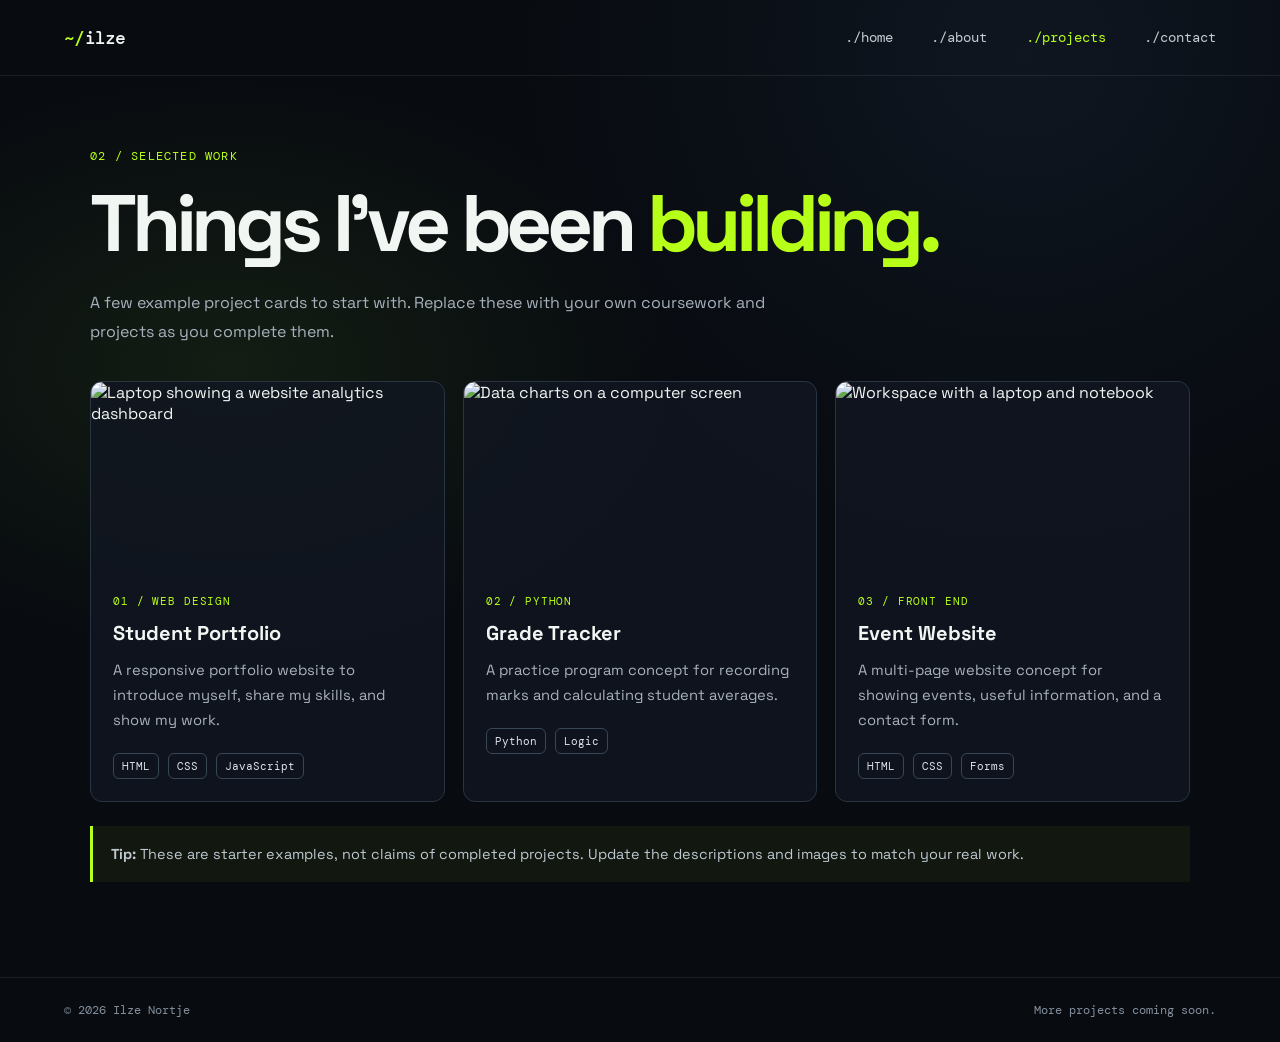
==== projects.html @ 8e1d3466 "First commit" ====
<!DOCTYPE html>
<html lang="en">
<head>
  <meta charset="UTF-8"><meta name="viewport" content="width=device-width, initial-scale=1.0">
  <title>Projects | Ilze Nortje</title><link rel="stylesheet" href="css/style.css"><script src="js/script.js" defer></script>
</head>
<body>
<header class="site-header"><a class="brand" href="index.html"><span>~/</span>ilze</a><button class="menu-toggle" aria-label="Open navigation" aria-expanded="false">☰</button><nav class="navigation"><a href="index.html">./home</a><a href="about.html">./about</a><a class="active" href="projects.html">./projects</a><a href="contact.html">./contact</a></nav></header>
<main class="container page-content">
  <p class="eyebrow">02 / SELECTED WORK</p><h1 class="page-title">Things I’ve been <span>building.</span></h1>
  <p class="page-lead">A few example project cards to start with. Replace these with your own coursework and projects as you complete them.</p>
  <section class="project-grid">
    <article class="project-card">
      <img src="https://images.unsplash.com/photo-1460925895917-afdab827c52f?auto=format&fit=crop&w=900&q=85" alt="Laptop showing a website analytics dashboard" loading="lazy">
      <div class="project-body"><p class="project-type">01 / WEB DESIGN</p><h2>Student Portfolio</h2><p>A responsive portfolio website to introduce myself, share my skills, and show my work.</p><div class="tags"><span>HTML</span><span>CSS</span><span>JavaScript</span></div></div>
    </article>
    <article class="project-card">
      <img src="https://images.unsplash.com/photo-1551288049-bebda4e38f71?auto=format&fit=crop&w=900&q=85" alt="Data charts on a computer screen" loading="lazy">
      <div class="project-body"><p class="project-type">02 / PYTHON</p><h2>Grade Tracker</h2><p>A practice program concept for recording marks and calculating student averages.</p><div class="tags"><span>Python</span><span>Logic</span></div></div>
    </article>
    <article class="project-card">
      <img src="https://images.unsplash.com/photo-1516321318423-f06f85e504b3?auto=format&fit=crop&w=900&q=85" alt="Workspace with a laptop and notebook" loading="lazy">
      <div class="project-body"><p class="project-type">03 / FRONT END</p><h2>Event Website</h2><p>A multi-page website concept for showing events, useful information, and a contact form.</p><div class="tags"><span>HTML</span><span>CSS</span><span>Forms</span></div></div>
    </article>
  </section>
  <p class="notice"><strong>Tip:</strong> These are starter examples, not claims of completed projects. Update the descriptions and images to match your real work.</p>
</main>
<footer class="site-footer"><span>© <span class="year"></span> Ilze Nortje</span><span>More projects coming soon.</span></footer>
</body></html>
---- css/style.css ----
@import url('https://fonts.googleapis.com/css2?family=DM+Mono:wght@400;500&family=Space+Grotesk:wght@400;500;600;700&display=swap');

:root{--bg:#080b10;--panel:#111722;--panel2:#151e2b;--text:#f1f6f3;--muted:#a8b2bd;--lime:#b7ff18;--line:#293442;--mono:"DM Mono",monospace;--sans:"Space Grotesk",Arial,sans-serif}
*{box-sizing:border-box}
html{scroll-behavior:smooth}
body{margin:0;background:radial-gradient(ellipse at 18% 35%,rgba(99,160,40,.12),transparent 30%),radial-gradient(ellipse at 80% 5%,rgba(44,72,105,.18),transparent 35%),var(--bg);color:var(--text);font-family:var(--sans);min-height:100vh;display:flex;flex-direction:column}
a{color:inherit;text-decoration:none}
.site-header{min-height:76px;padding:0 clamp(20px,5vw,76px);display:flex;align-items:center;justify-content:space-between;border-bottom:1px solid rgba(255,255,255,.08);gap:24px}
.brand{font-family:var(--mono);font-weight:500;font-size:1.1rem;letter-spacing:-.04em}.brand span,.eyebrow,.navigation a.active,.page-title span{color:var(--lime)}
.navigation{display:flex;align-items:center;gap:clamp(16px,3vw,42px)}.navigation a{font-family:var(--mono);font-size:.85rem;color:#c5cbd1;transition:color .2s}.navigation a:hover,.navigation a.active{color:var(--lime)}
.menu-toggle{display:none;background:none;border:1px solid var(--line);color:var(--text);border-radius:8px;padding:7px 10px;font-size:1.1rem}
.container{width:min(1100px,90%);margin:0 auto}.home-layout{padding-top:clamp(60px,10vh,110px);padding-bottom:60px}
.hero{max-width:800px}.eyebrow{font-family:var(--mono);font-size:.76rem;letter-spacing:.1em;margin:0 0 18px}
h1,h2,p{margin-top:0}.hero h1{font-size:clamp(3.4rem,9vw,6.7rem);line-height:.98;letter-spacing:-.075em;margin:0 0 28px;font-weight:700}.cursor{color:var(--lime);text-shadow:0 0 24px rgba(183,255,24,.6)}
.intro{max-width:660px;color:#d4dbe0;font-family:var(--mono);font-size:clamp(1rem,2vw,1.15rem);line-height:1.8;margin-bottom:28px}
.button-row{display:flex;flex-wrap:wrap;gap:14px}.button{display:inline-flex;align-items:center;justify-content:center;padding:14px 20px;border:1px solid var(--line);border-radius:9px;font-family:var(--mono);font-size:.88rem;font-weight:500;cursor:pointer;transition:transform .2s,box-shadow .2s,background .2s}.button:hover{transform:translateY(-2px)}.button-primary{background:var(--lime);color:#172009;border-color:var(--lime);box-shadow:0 0 26px rgba(183,255,24,.16)}.button-primary:hover{box-shadow:0 0 34px rgba(183,255,24,.28)}.button-outline{background:rgba(255,255,255,.025);color:var(--text)}.button-outline:hover{border-color:var(--lime)}
.code-window{margin:78px 0 48px;background:linear-gradient(125deg,rgba(28,39,55,.98),rgba(14,20,30,.98));border:1px solid #2b3747;border-radius:14px;overflow:hidden;box-shadow:0 22px 80px rgba(0,0,0,.22)}
.window-top{height:48px;display:flex;align-items:center;gap:7px;padding:0 20px;border-bottom:1px solid rgba(255,255,255,.06)}.window-top span{width:10px;height:10px;border-radius:50%;background:#ff8c62}.window-top span:nth-child(2){background:#ffd44f}.window-top span:nth-child(3){background:var(--lime)}.window-top p{margin:0 0 0 12px;color:#8492a1;font: .75rem var(--mono)}
pre{white-space:pre-wrap;overflow-wrap:anywhere;margin:0;padding:28px 30px 34px;font:clamp(.8rem,1.7vw,.95rem)/2 var(--mono);color:#e8edf4}.code-purple{color:#e6a9ff}.code-green{color:#d6ff63}.code-orange{color:#ff9b72}
.window-footer{padding:13px 20px;border-top:1px solid rgba(255,255,255,.07);font: .72rem var(--mono);color:#9ca8b4}.status-dot{display:inline-block;width:7px;height:7px;background:var(--lime);border-radius:50%;margin-right:7px}.footer-right{float:right}
.quick-cards{display:grid;grid-template-columns:repeat(3,1fr);gap:16px}.mini-card,.panel,.project-card{background:rgba(17,23,34,.78);border:1px solid var(--line);border-radius:12px}.mini-card{padding:24px}.card-number,.project-type{font: .75rem var(--mono);color:var(--lime)}.mini-card h2{font-size:1.25rem;margin:18px 0 10px}.mini-card p{color:var(--muted);line-height:1.7;font-size:.94rem}.mini-card a{font: .8rem var(--mono);color:var(--lime)}
.site-footer{width:100%;margin-top:auto;padding:24px clamp(20px,5vw,76px);border-top:1px solid rgba(255,255,255,.08);display:flex;justify-content:space-between;gap:12px;color:#84909d;font: .75rem var(--mono)}.site-footer b{color:var(--lime)}
.page-content{padding-top:72px;padding-bottom:80px;flex:1}.page-title{font-size:clamp(2.8rem,7vw,5rem);letter-spacing:-.065em;line-height:1.04;margin:0 0 24px}.page-lead{max-width:680px;color:var(--muted);line-height:1.8;margin-bottom:34px}
.about-grid,.contact-grid{display:grid;grid-template-columns:1fr 1fr;gap:20px}.panel{padding:clamp(22px,4vw,34px)}.panel h2{font-size:1.35rem;margin-bottom:16px}.panel p{color:#bdc6d0;line-height:1.8}.muted{font-size:.88rem;color:#8795a3!important}.skill-list,.tags{display:flex;flex-wrap:wrap;gap:9px;margin:20px 0}.skill-list span,.tags span{border:1px solid #394656;border-radius:6px;padding:7px 10px;color:#dce4ea;font: .75rem var(--mono)}.journey{margin:20px 0 28px}.check-list{padding-left:20px;color:#c7d0d9;line-height:2}.check-list li::marker{color:var(--lime)}
.project-grid{display:grid;grid-template-columns:repeat(3,1fr);gap:18px}.project-card{overflow:hidden;transition:transform .2s,border-color .2s}.project-card:hover{transform:translateY(-4px);border-color:#6b872e}.project-card img{width:100%;height:190px;object-fit:cover;display:block;filter:saturate(.78)}.project-body{padding:22px}.project-type{font-size:.68rem;letter-spacing:.08em}.project-body h2{font-size:1.25rem;margin:12px 0}.project-body p:not(.project-type){color:var(--muted);line-height:1.7;font-size:.92rem}.tags{margin-bottom:0}.tags span{font-size:.68rem;padding:5px 8px}.notice{margin-top:24px;padding:16px 18px;border-left:3px solid var(--lime);background:rgba(183,255,24,.05);color:#bfc9d2;line-height:1.7;font-size:.9rem}
.contact-grid{align-items:start}.contact-detail{display:flex;align-items:center;gap:14px;margin-top:24px}.detail-icon{width:42px;height:42px;display:grid;place-items:center;border:1px solid #3b4a5b;border-radius:10px;color:var(--lime);font-family:var(--mono)}.contact-detail strong{font-size:.9rem}.contact-detail p{margin:4px 0 0;font-size:.85rem}
.contact-form{display:flex;flex-direction:column;gap:10px}.contact-form label{font: .8rem var(--mono);color:#d6dfe6;margin-top:5px}.contact-form input,.contact-form textarea{width:100%;padding:13px 14px;background:#0b1018;border:1px solid #303d4c;border-radius:7px;color:var(--text);font: .9rem var(--sans);outline:none}.contact-form input:focus,.contact-form textarea:focus{border-color:var(--lime)}.contact-form textarea{resize:vertical}.contact-form button{margin-top:8px;align-self:flex-start}.form-message{font-size:.85rem;color:var(--lime);margin:4px 0 0}
@media(max-width:760px){.site-header{min-height:68px;flex-wrap:wrap;padding-top:14px;padding-bottom:14px}.menu-toggle{display:block}.navigation{display:none;flex-basis:100%;flex-direction:column;align-items:flex-start;padding:10px 0 4px;gap:18px}.navigation.open{display:flex}.home-layout{padding-top:65px}.code-window{margin-top:55px}.quick-cards,.project-grid{grid-template-columns:1fr}.project-card img{height:220px}.about-grid,.contact-grid{grid-template-columns:1fr}.footer-right{display:none}.site-footer{font-size:.68rem}}
@media(prefers-reduced-motion:reduce){html{scroll-behavior:auto}*,*::before,*::after{transition:none!important}}
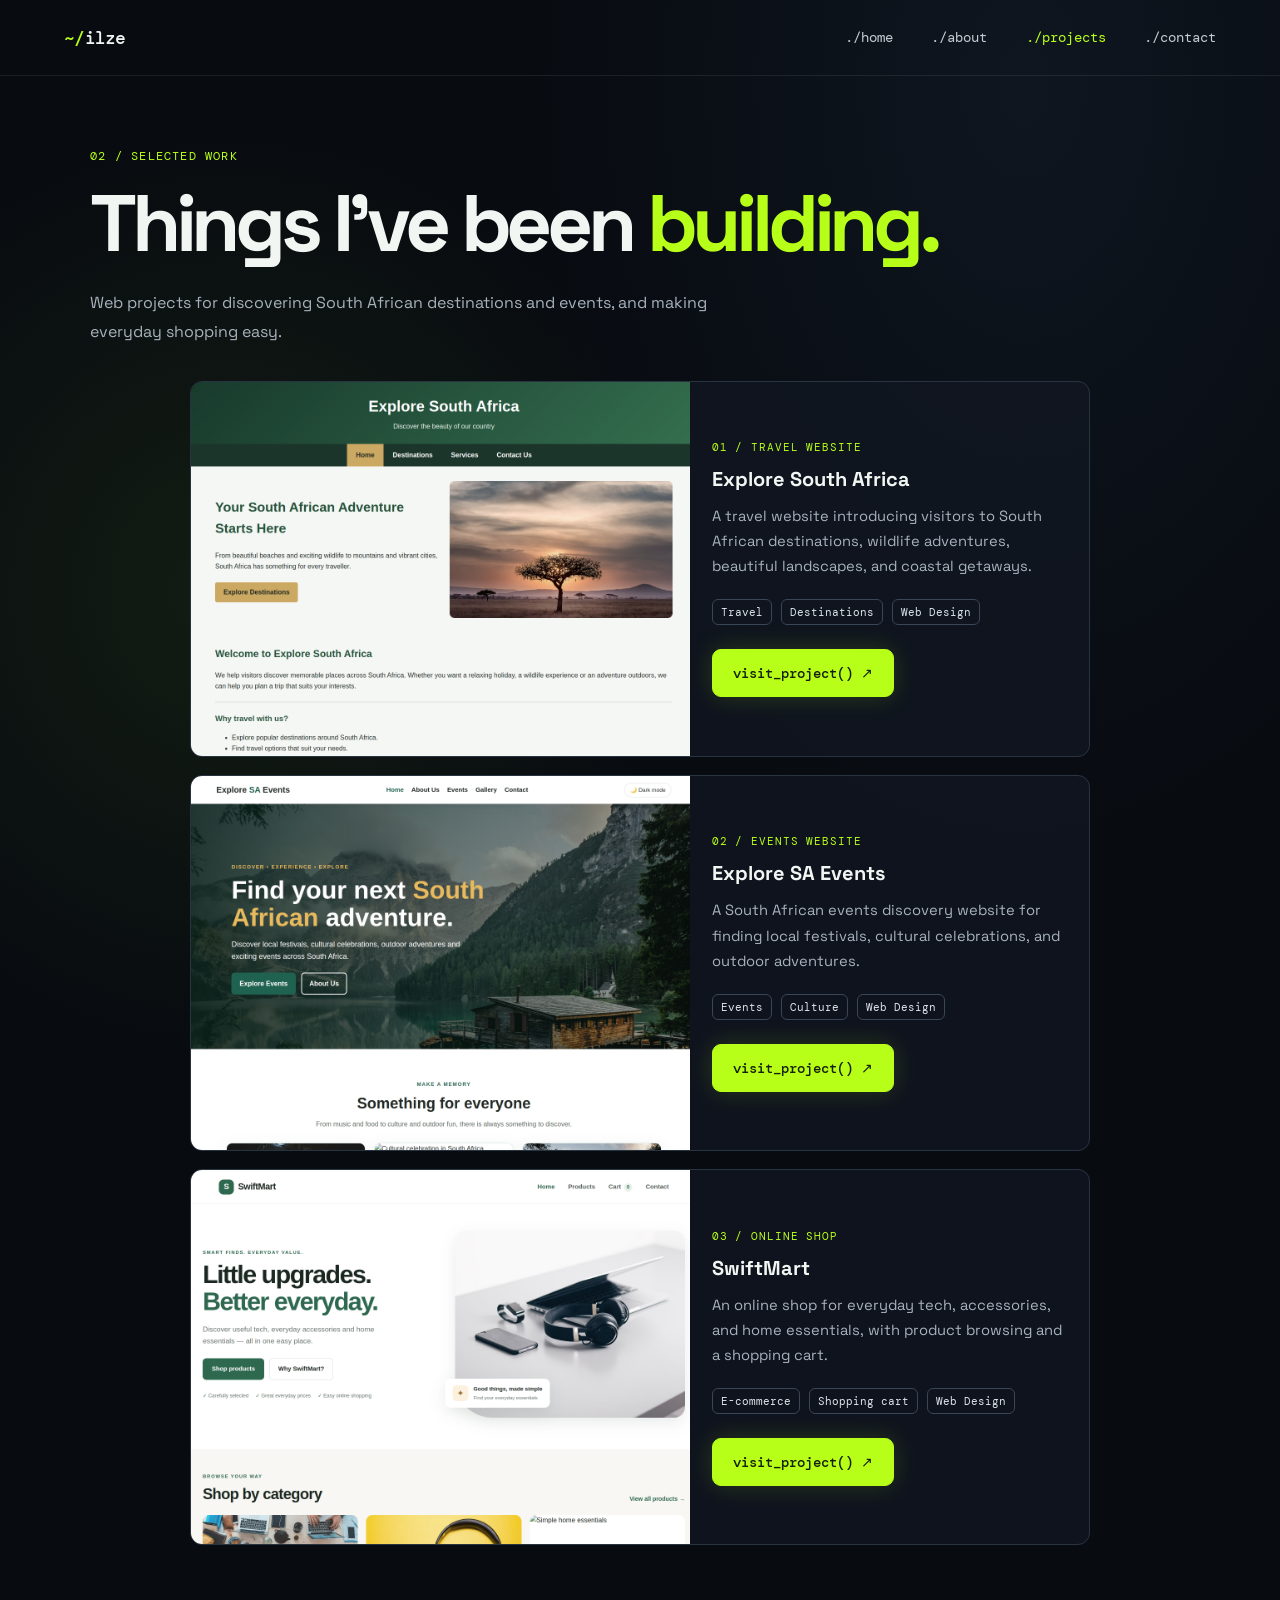
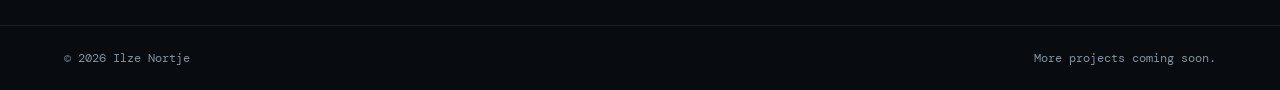
==== commit 5ea6be29: "added my projects to the portfolio added images for the projects" ====
--- a/projects.html
+++ b/projects.html
@@ -8,22 +8,45 @@
 <header class="site-header"><a class="brand" href="index.html"><span>~/</span>ilze</a><button class="menu-toggle" aria-label="Open navigation" aria-expanded="false">☰</button><nav class="navigation"><a href="index.html">./home</a><a href="about.html">./about</a><a class="active" href="projects.html">./projects</a><a href="contact.html">./contact</a></nav></header>
 <main class="container page-content">
   <p class="eyebrow">02 / SELECTED WORK</p><h1 class="page-title">Things I’ve been <span>building.</span></h1>
-  <p class="page-lead">A few example project cards to start with. Replace these with your own coursework and projects as you complete them.</p>
+  <p class="page-lead">Web projects for discovering South African destinations and events, and making everyday shopping easy.</p>
   <section class="project-grid">
-    <article class="project-card">
-      <img src="https://images.unsplash.com/photo-1460925895917-afdab827c52f?auto=format&fit=crop&w=900&q=85" alt="Laptop showing a website analytics dashboard" loading="lazy">
-      <div class="project-body"><p class="project-type">01 / WEB DESIGN</p><h2>Student Portfolio</h2><p>A responsive portfolio website to introduce myself, share my skills, and show my work.</p><div class="tags"><span>HTML</span><span>CSS</span><span>JavaScript</span></div></div>
+    <article class="project-card project-card-featured">
+      <a class="project-preview" href="https://exploresouthafrica.vercel.app/" target="_blank" rel="noopener noreferrer" aria-label="Open Explore South Africa website">
+        <img src="images/explore-south-africa.png" alt="Screenshot of the Explore South Africa homepage, featuring a South African landscape">
+      </a>
+      <div class="project-body">
+        <p class="project-type">01 / TRAVEL WEBSITE</p>
+        <h2>Explore South Africa</h2>
+        <p>A travel website introducing visitors to South African destinations, wildlife adventures, beautiful landscapes, and coastal getaways.</p>
+        <div class="tags"><span>Travel</span><span>Destinations</span><span>Web Design</span></div>
+        <a class="button button-primary project-link" href="https://exploresouthafrica.vercel.app/" target="_blank" rel="noopener noreferrer">visit_project() ↗</a>
+      </div>
     </article>
-    <article class="project-card">
-      <img src="https://images.unsplash.com/photo-1551288049-bebda4e38f71?auto=format&fit=crop&w=900&q=85" alt="Data charts on a computer screen" loading="lazy">
-      <div class="project-body"><p class="project-type">02 / PYTHON</p><h2>Grade Tracker</h2><p>A practice program concept for recording marks and calculating student averages.</p><div class="tags"><span>Python</span><span>Logic</span></div></div>
+    <article class="project-card project-card-featured">
+      <a class="project-preview" href="https://exploresaevents.vercel.app/" target="_blank" rel="noopener noreferrer" aria-label="Open Explore SA Events website">
+        <img src="images/explore-sa-events.png" alt="Screenshot of the Explore SA Events homepage with a mountain lake background">
+      </a>
+      <div class="project-body">
+        <p class="project-type">02 / EVENTS WEBSITE</p>
+        <h2>Explore SA Events</h2>
+        <p>A South African events discovery website for finding local festivals, cultural celebrations, and outdoor adventures.</p>
+        <div class="tags"><span>Events</span><span>Culture</span><span>Web Design</span></div>
+        <a class="button button-primary project-link" href="https://exploresaevents.vercel.app/" target="_blank" rel="noopener noreferrer">visit_project() ↗</a>
+      </div>
     </article>
-    <article class="project-card">
-      <img src="https://images.unsplash.com/photo-1516321318423-f06f85e504b3?auto=format&fit=crop&w=900&q=85" alt="Workspace with a laptop and notebook" loading="lazy">
-      <div class="project-body"><p class="project-type">03 / FRONT END</p><h2>Event Website</h2><p>A multi-page website concept for showing events, useful information, and a contact form.</p><div class="tags"><span>HTML</span><span>CSS</span><span>Forms</span></div></div>
+    <article class="project-card project-card-featured">
+      <a class="project-preview" href="https://swiftmartonlineshop.vercel.app/" target="_blank" rel="noopener noreferrer" aria-label="Open SwiftMart online shop">
+        <img src="images/swiftmart-online-shop.png" alt="Screenshot of the SwiftMart online shop homepage">
+      </a>
+      <div class="project-body">
+        <p class="project-type">03 / ONLINE SHOP</p>
+        <h2>SwiftMart</h2>
+        <p>An online shop for everyday tech, accessories, and home essentials, with product browsing and a shopping cart.</p>
+        <div class="tags"><span>E-commerce</span><span>Shopping cart</span><span>Web Design</span></div>
+        <a class="button button-primary project-link" href="https://swiftmartonlineshop.vercel.app/" target="_blank" rel="noopener noreferrer">visit_project() ↗</a>
+      </div>
     </article>
   </section>
-  <p class="notice"><strong>Tip:</strong> These are starter examples, not claims of completed projects. Update the descriptions and images to match your real work.</p>
 </main>
 <footer class="site-footer"><span>© <span class="year"></span> Ilze Nortje</span><span>More projects coming soon.</span></footer>
 </body></html>
--- a/css/style.css
+++ b/css/style.css
@@ -23,7 +23,8 @@
 .page-content{padding-top:72px;padding-bottom:80px;flex:1}.page-title{font-size:clamp(2.8rem,7vw,5rem);letter-spacing:-.065em;line-height:1.04;margin:0 0 24px}.page-lead{max-width:680px;color:var(--muted);line-height:1.8;margin-bottom:34px}
 .about-grid,.contact-grid{display:grid;grid-template-columns:1fr 1fr;gap:20px}.panel{padding:clamp(22px,4vw,34px)}.panel h2{font-size:1.35rem;margin-bottom:16px}.panel p{color:#bdc6d0;line-height:1.8}.muted{font-size:.88rem;color:#8795a3!important}.skill-list,.tags{display:flex;flex-wrap:wrap;gap:9px;margin:20px 0}.skill-list span,.tags span{border:1px solid #394656;border-radius:6px;padding:7px 10px;color:#dce4ea;font: .75rem var(--mono)}.journey{margin:20px 0 28px}.check-list{padding-left:20px;color:#c7d0d9;line-height:2}.check-list li::marker{color:var(--lime)}
 .project-grid{display:grid;grid-template-columns:repeat(3,1fr);gap:18px}.project-card{overflow:hidden;transition:transform .2s,border-color .2s}.project-card:hover{transform:translateY(-4px);border-color:#6b872e}.project-card img{width:100%;height:190px;object-fit:cover;display:block;filter:saturate(.78)}.project-body{padding:22px}.project-type{font-size:.68rem;letter-spacing:.08em}.project-body h2{font-size:1.25rem;margin:12px 0}.project-body p:not(.project-type){color:var(--muted);line-height:1.7;font-size:.92rem}.tags{margin-bottom:0}.tags span{font-size:.68rem;padding:5px 8px}.notice{margin-top:24px;padding:16px 18px;border-left:3px solid var(--lime);background:rgba(183,255,24,.05);color:#bfc9d2;line-height:1.7;font-size:.9rem}
+.project-card-featured{display:grid;grid-column:1/-1;grid-template-columns:1.25fr 1fr;max-width:900px;margin:0 auto;width:100%;align-items:center}.project-card-featured .project-preview{height:100%;min-height:320px}.project-card-featured img{height:100%;min-height:320px}.project-link{margin-top:24px}
 .contact-grid{align-items:start}.contact-detail{display:flex;align-items:center;gap:14px;margin-top:24px}.detail-icon{width:42px;height:42px;display:grid;place-items:center;border:1px solid #3b4a5b;border-radius:10px;color:var(--lime);font-family:var(--mono)}.contact-detail strong{font-size:.9rem}.contact-detail p{margin:4px 0 0;font-size:.85rem}
 .contact-form{display:flex;flex-direction:column;gap:10px}.contact-form label{font: .8rem var(--mono);color:#d6dfe6;margin-top:5px}.contact-form input,.contact-form textarea{width:100%;padding:13px 14px;background:#0b1018;border:1px solid #303d4c;border-radius:7px;color:var(--text);font: .9rem var(--sans);outline:none}.contact-form input:focus,.contact-form textarea:focus{border-color:var(--lime)}.contact-form textarea{resize:vertical}.contact-form button{margin-top:8px;align-self:flex-start}.form-message{font-size:.85rem;color:var(--lime);margin:4px 0 0}
-@media(max-width:760px){.site-header{min-height:68px;flex-wrap:wrap;padding-top:14px;padding-bottom:14px}.menu-toggle{display:block}.navigation{display:none;flex-basis:100%;flex-direction:column;align-items:flex-start;padding:10px 0 4px;gap:18px}.navigation.open{display:flex}.home-layout{padding-top:65px}.code-window{margin-top:55px}.quick-cards,.project-grid{grid-template-columns:1fr}.project-card img{height:220px}.about-grid,.contact-grid{grid-template-columns:1fr}.footer-right{display:none}.site-footer{font-size:.68rem}}
+@media(max-width:760px){.site-header{min-height:68px;flex-wrap:wrap;padding-top:14px;padding-bottom:14px}.menu-toggle{display:block}.navigation{display:none;flex-basis:100%;flex-direction:column;align-items:flex-start;padding:10px 0 4px;gap:18px}.navigation.open{display:flex}.home-layout{padding-top:65px}.code-window{margin-top:55px}.quick-cards,.project-grid{grid-template-columns:1fr}.project-card img{height:220px}.project-card-featured{grid-column:auto;grid-template-columns:1fr}.project-card-featured .project-preview,.project-card-featured img{min-height:0;height:220px}.about-grid,.contact-grid{grid-template-columns:1fr}.footer-right{display:none}.site-footer{font-size:.68rem}}
 @media(prefers-reduced-motion:reduce){html{scroll-behavior:auto}*,*::before,*::after{transition:none!important}}
